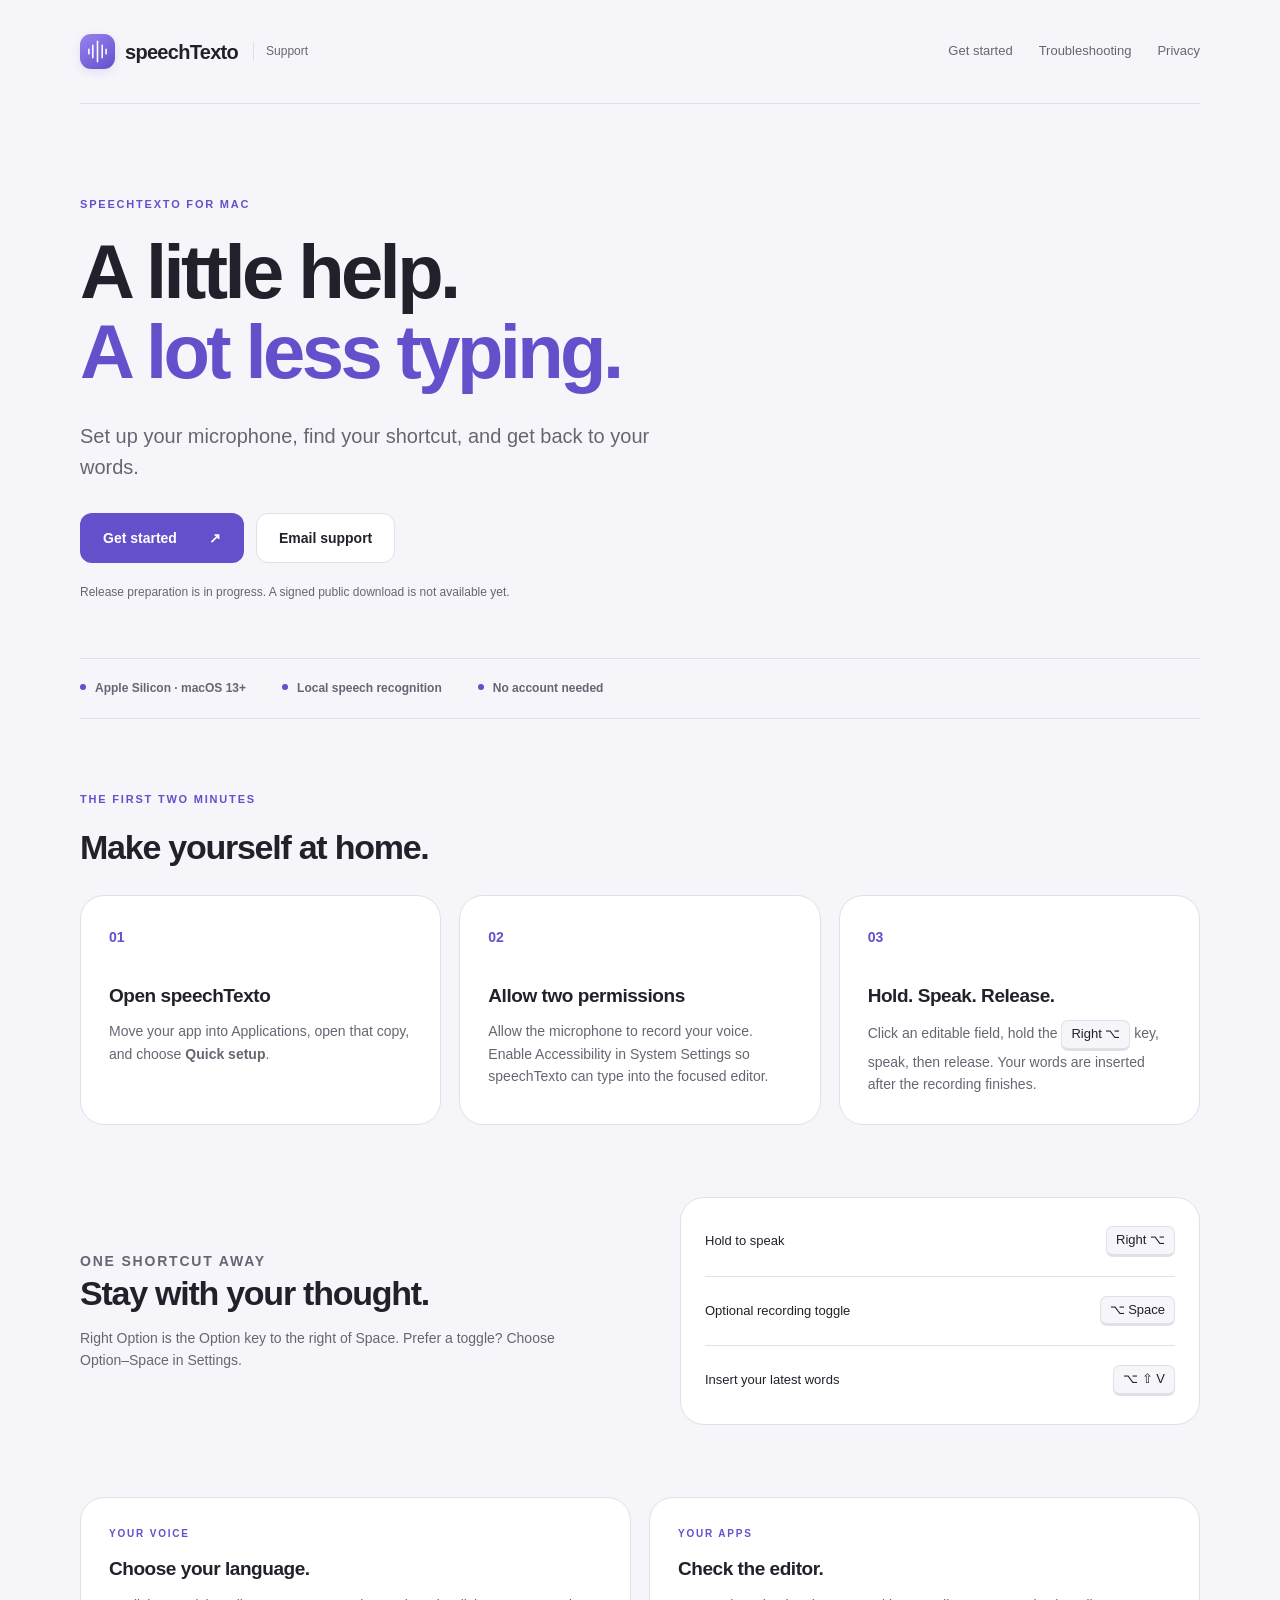
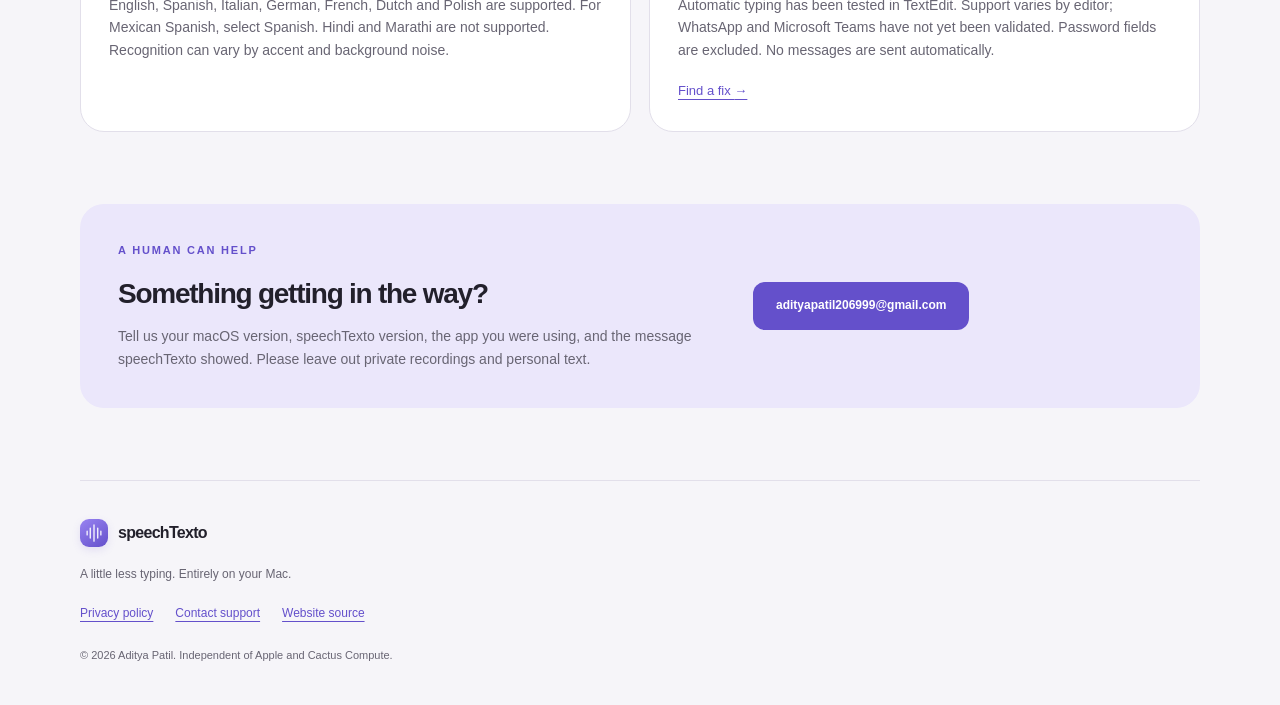
==== index.html @ 4fb161de "Publish speechTexto support, setup and privacy pages" ====
<!doctype html>
<html lang="en"><head><meta charset="utf-8"><meta name="viewport" content="width=device-width, initial-scale=1"><title>Support · speechTexto</title><meta name="description" content="Get started with speechTexto, the local dictation app for Mac. Setup, keyboard shortcuts, troubleshooting and privacy."><meta name="color-scheme" content="light dark"><meta name="referrer" content="strict-origin-when-cross-origin"><link rel="canonical" href="https://adiityaa7.github.io/speechtexto-support/"><link rel="stylesheet" href="styles.css"></head><body>
<a class="skip" href="#main">Skip to content</a><header><a class="brand" href="./"><span class="mark" aria-hidden="true"><svg viewBox="0 0 32 32"><path d="M5 13v6m5-11v16m6-21v26m6-21v16m5-11v6"/></svg></span>speechTexto <span class="support-label">Support</span></a><nav aria-label="Main navigation"><a href="./#get-started">Get started</a><a href="help.html">Troubleshooting</a><a href="privacy.html">Privacy</a></nav></header>
<main id="main">
<section class="hero"><p class="eyebrow">SPEECHTEXTO FOR MAC</p><h1>A little help.<br><span>A lot less typing.</span></h1><p class="lead">Set up your microphone, find your shortcut, and get back to your words.</p><div class="actions"><a class="button" href="#get-started">Get started <span aria-hidden="true">↗</span></a><a class="button secondary" href="mailto:adityapatil206999@gmail.com">Email support</a></div><p class="availability">Release preparation is in progress. A signed public download is not available yet.</p></section>
<div class="facts"><span>Apple Silicon · macOS 13+</span><span>Local speech recognition</span><span>No account needed</span></div>
<section id="get-started" class="section"><p class="eyebrow">THE FIRST TWO MINUTES</p><h2>Make yourself at home.</h2><div class="steps"><article><span class="number">01</span><h3>Open speechTexto</h3><p>Move your app into Applications, open that copy, and choose <strong>Quick setup</strong>.</p></article><article><span class="number">02</span><h3>Allow two permissions</h3><p>Allow the microphone to record your voice. Enable Accessibility in System Settings so speechTexto can type into the focused editor.</p></article><article><span class="number">03</span><h3>Hold. Speak. Release.</h3><p>Click an editable field, hold the <kbd>Right ⌥</kbd> key, speak, then release. Your words are inserted after the recording finishes.</p></article></div></section>
<section class="section split"><div><p class="eyebrow">ONE SHORTCUT AWAY</p><h2>Stay with your thought.</h2><p>Right Option is the Option key to the right of Space. Prefer a toggle? Choose Option–Space in Settings.</p></div><div class="shortcut-list"><div><span>Hold to speak</span><kbd>Right ⌥</kbd></div><div><span>Optional recording toggle</span><kbd>⌥ Space</kbd></div><div><span>Insert your latest words</span><kbd>⌥ ⇧ V</kbd></div></div></section>
<section class="section"><div class="cards"><article><p class="eyebrow">YOUR VOICE</p><h3>Choose your language.</h3><p>English, Spanish, Italian, German, French, Dutch and Polish are supported. For Mexican Spanish, select Spanish. Hindi and Marathi are not supported. Recognition can vary by accent and background noise.</p></article><article><p class="eyebrow">YOUR APPS</p><h3>Check the editor.</h3><p>Automatic typing has been tested in TextEdit. Support varies by editor; WhatsApp and Microsoft Teams have not yet been validated. Password fields are excluded. No messages are sent automatically.</p><a href="help.html">Find a fix <span aria-hidden="true">→</span></a></article></div></section>
<section class="contact"><div><p class="eyebrow">A HUMAN CAN HELP</p><h2>Something getting in the way?</h2><p>Tell us your macOS version, speechTexto version, the app you were using, and the message speechTexto showed. Please leave out private recordings and personal text.</p></div><a class="button" href="mailto:adityapatil206999@gmail.com">adityapatil206999@gmail.com</a></section></main><footer><a class="brand" href="./"><span class="mark" aria-hidden="true"><svg viewBox="0 0 32 32"><path d="M5 13v6m5-11v16m6-21v26m6-21v16m5-11v6"/></svg></span>speechTexto</a><p>A little less typing. Entirely on your Mac.</p><div><a href="privacy.html">Privacy policy</a><a href="mailto:adityapatil206999@gmail.com">Contact support</a><a href="https://github.com/Adiityaa7/speechtexto-support">Website source</a></div><small>© 2026 Aditya Patil. Independent of Apple and Cactus Compute.</small></footer></body></html>
---- styles.css ----
@charset "UTF-8";
:root{color-scheme:light dark;--bg:#f6f5f9;--surface:#fff;--text:#22202b;--muted:#686573;--line:#e2dfea;--accent:#6450cb;--tint:#ebe7fb;--radius:24px;font-family:-apple-system,BlinkMacSystemFont,"Segoe UI",sans-serif}
*{box-sizing:border-box}html{scroll-behavior:smooth;scroll-padding-top:100px}body{margin:0;background:var(--bg);color:var(--text);line-height:1.6;-webkit-font-smoothing:antialiased}a{color:var(--accent);text-underline-offset:4px}a:hover{text-decoration-thickness:2px}a:focus-visible,button:focus-visible{outline:3px solid var(--accent);outline-offset:6px;border-radius:5px}.skip{position:absolute;top:-100px;left:20px;padding:10px 18px;background:var(--surface);z-index:5}.skip:focus{top:8px}header,main,footer{width:min(1120px,calc(100% - 80px));margin:auto}header{display:flex;align-items:center;justify-content:space-between;gap:28px;min-height:104px;border-bottom:1px solid var(--line)}.brand{display:inline-flex;align-items:center;gap:10px;color:var(--text);font-size:20px;font-weight:650;letter-spacing:-.7px;text-decoration:none;white-space:nowrap}.mark{display:inline-flex;align-items:center;justify-content:center;width:35px;height:35px;border-radius:11px;background:linear-gradient(145deg,#9883f1,#6450cb);box-shadow:0 3px 8px #6651cc22}.mark svg{width:25px;height:25px;fill:none;stroke:white;stroke-width:2;stroke-linecap:round}.support-label{font-size:12px;letter-spacing:0;color:var(--muted);font-weight:500;border-left:1px solid var(--line);padding-left:12px;margin-left:5px}nav{display:flex;gap:26px;font-size:13px;font-weight:500}nav a{color:var(--muted);text-decoration:none}nav a:hover{color:var(--text)}.hero{padding:92px 0 56px;max-width:870px}.eyebrow{font-size:11px;font-weight:700;letter-spacing:1.8px;color:var(--accent);margin:0 0 18px}h1,h2,h3,p{margin-top:0}h1{font-size:clamp(43px,6.5vw,76px);letter-spacing:-3.6px;font-weight:650;line-height:1.06;margin-bottom:28px}h1 span{color:var(--accent)}.lead{font-size:20px;line-height:1.55;color:var(--muted);max-width:630px;margin-bottom:30px}.actions{display:flex;flex-wrap:wrap;gap:12px}.button{display:inline-flex;justify-content:center;align-items:center;gap:32px;background:var(--accent);color:#fff;font-size:14px;font-weight:600;text-decoration:none;padding:13px 22px;border-radius:12px;border:1px solid transparent;min-height:48px}.button:hover{filter:brightness(1.07);text-decoration:none}.button.secondary{color:var(--text);background:var(--surface);border-color:var(--line)}.availability{color:var(--muted);font-size:12px;margin:20px 0 0;max-width:580px}.facts{display:flex;flex-wrap:wrap;gap:14px 36px;padding:20px 0;border-top:1px solid var(--line);border-bottom:1px solid var(--line);font-size:12px;font-weight:550;color:var(--muted)}.facts span:before{content:"";display:inline-block;width:6px;height:6px;border-radius:50%;background:var(--accent);margin-right:9px;vertical-align:2px}.section{padding-top:72px}h2{font-size:34px;letter-spacing:-1.25px;font-weight:650;line-height:1.18;margin-bottom:28px}h3{font-size:19px;letter-spacing:-.45px;line-height:1.3;font-weight:650;margin-bottom:12px}.steps{display:grid;grid-template-columns:repeat(3,1fr);gap:18px}.steps article,.cards article{background:var(--surface);border:1px solid var(--line);border-radius:var(--radius);padding:28px}.steps p,.cards p,.split p{color:var(--muted);font-size:14px;margin-bottom:0}.number{display:inline-block;margin-bottom:35px;color:var(--accent);font-size:14px;font-weight:650}.split{display:grid;grid-template-columns:1fr 1fr;gap:80px;align-items:center}.split h2{margin-bottom:14px}.shortcut-list{padding:9px 24px;border:1px solid var(--line);border-radius:var(--radius);background:var(--surface)}.shortcut-list div{display:flex;align-items:center;justify-content:space-between;gap:20px;padding:19px 0;font-size:13px}.shortcut-list div+div{border-top:1px solid var(--line)}kbd{white-space:nowrap;display:inline-block;background:var(--bg);border:1px solid var(--line);border-bottom-width:3px;border-radius:7px;padding:3px 9px;font:inherit;font-size:13px;color:var(--text)}.cards{display:grid;grid-template-columns:1fr 1fr;gap:18px}.cards a{display:inline-block;font-size:13px;margin-top:20px}.cards .eyebrow{margin-bottom:15px;color:var(--accent);font-size:10px}.contact{margin:72px 0;padding:38px;background:var(--tint);border-radius:var(--radius);display:flex;align-items:center;gap:45px}.contact>div{max-width:590px}.contact h2{font-size:28px;margin-bottom:15px}.contact p:last-child{font-size:14px;color:var(--muted);margin-bottom:0}.contact .button{font-size:12px;overflow-wrap:anywhere;flex-shrink:0;gap:0}.compact{padding-bottom:30px}.article{max-width:760px;padding-bottom:65px}.article h2{font-size:25px;margin-top:38px;margin-bottom:14px;letter-spacing:-.7px}.article p,.article li{font-size:16px;color:var(--muted)}.article strong{color:var(--text);font-weight:600}.article ol{padding-left:22px}.article li{padding-left:8px;margin-bottom:12px}.note{background:var(--tint);padding:24px;border-radius:18px;margin-top:36px}.note p{margin:8px 0 0}.note a{overflow-wrap:anywhere}footer{padding:38px 0 40px;border-top:1px solid var(--line)}footer .brand{font-size:16px}footer .mark{width:28px;height:28px;border-radius:9px}footer .mark svg{width:20px;height:20px}footer p{font-size:12px;color:var(--muted);margin:14px 0 20px}footer>div{display:flex;gap:22px;font-size:12px}footer small{display:block;font-size:11px;color:var(--muted);margin-top:24px}
@media(prefers-color-scheme:dark){:root{--bg:#18171d;--surface:#222128;--text:#f3f0f8;--muted:#b4afc0;--line:#383440;--accent:#b5a2ff;--tint:#2d263e}.button{background:#7459d5;color:#fff}.button.secondary{color:var(--text);background:var(--surface)}}
@media(max-width:800px){header,main,footer{width:calc(100% - 40px)}header{align-items:flex-start;flex-direction:column;gap:18px;padding:22px 0}nav{gap:22px}.hero{padding:55px 0 38px}h1{letter-spacing:-2px}.lead{font-size:18px}.steps{grid-template-columns:1fr}.steps article{padding:25px}.number{margin-bottom:18px}.section{padding-top:48px}.split,.cards{grid-template-columns:1fr;gap:24px}.contact{margin:48px 0;padding:28px;align-items:flex-start;flex-direction:column;gap:24px}.contact .button{max-width:100%}.facts{gap:12px 24px}h2{font-size:29px}.article h2{font-size:24px}footer>div{flex-wrap:wrap;gap:12px 22px}}
@media(prefers-reduced-motion:reduce){html{scroll-behavior:auto}}
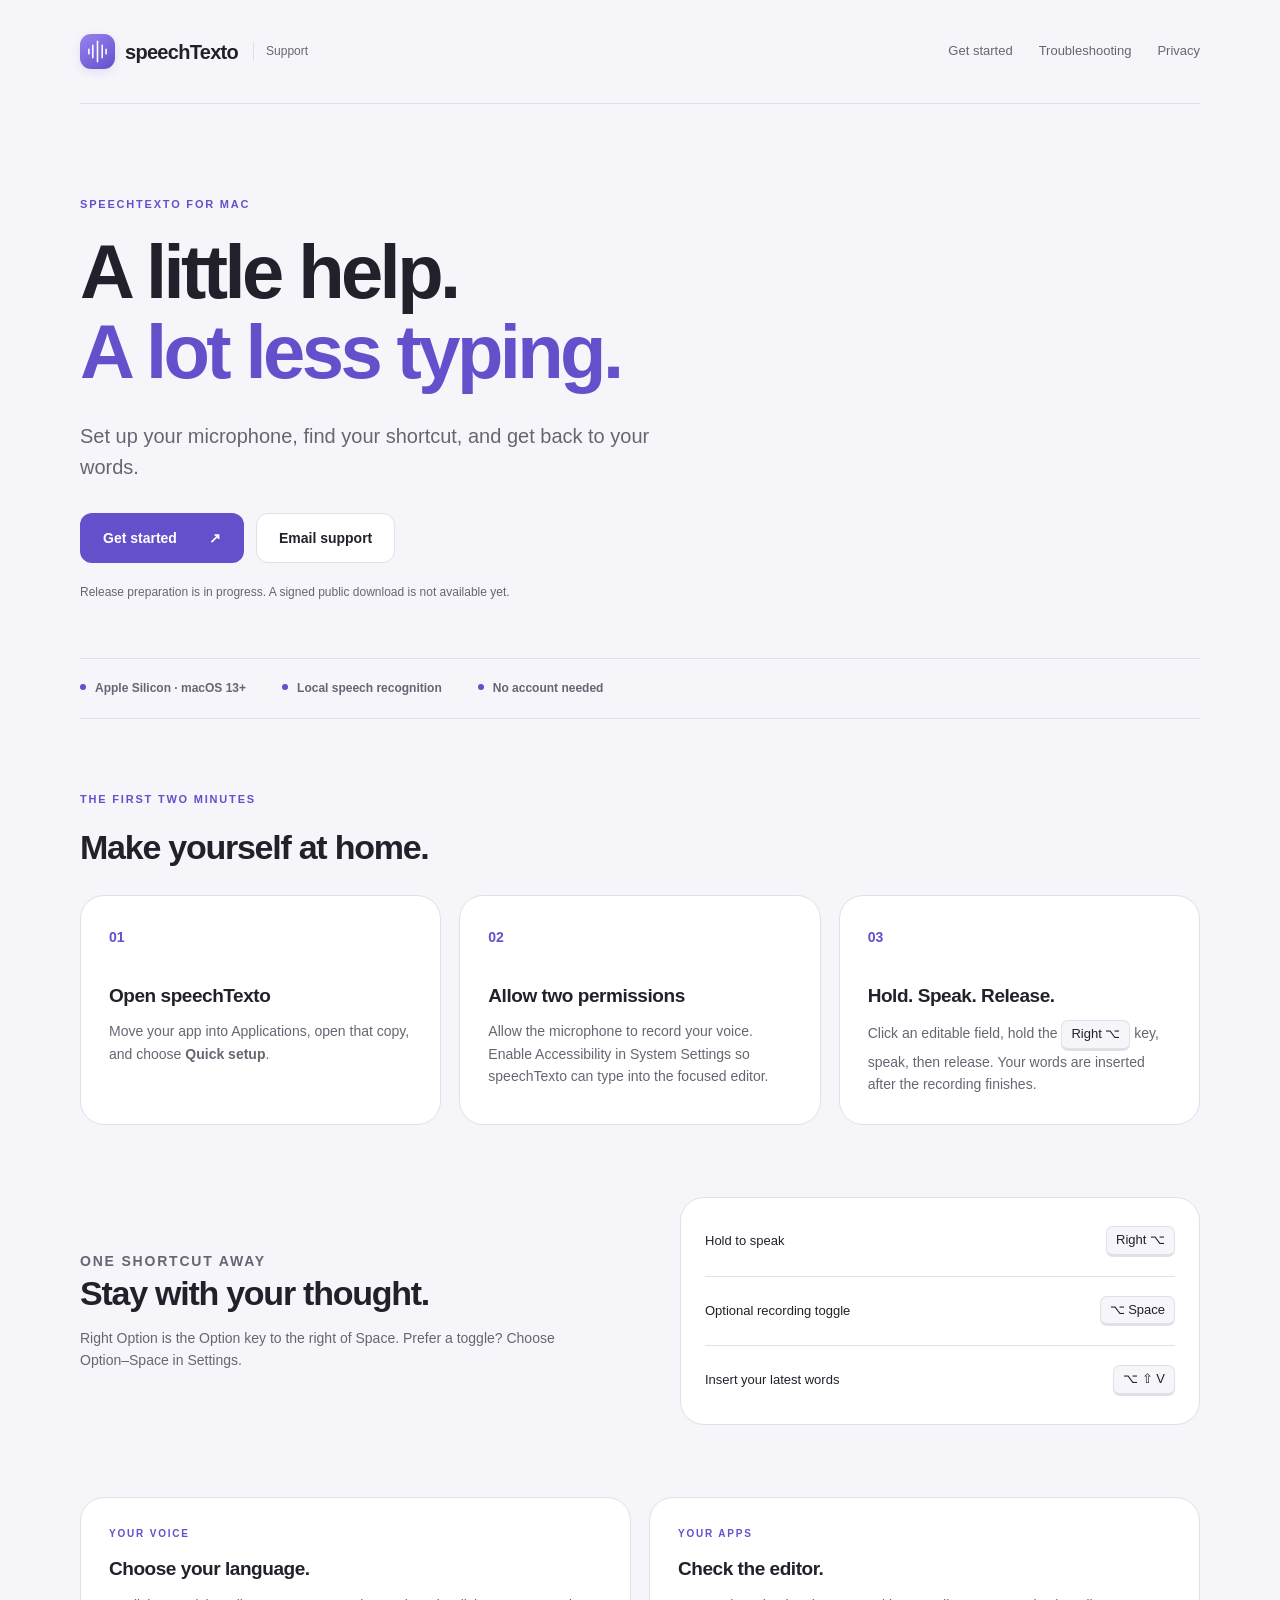
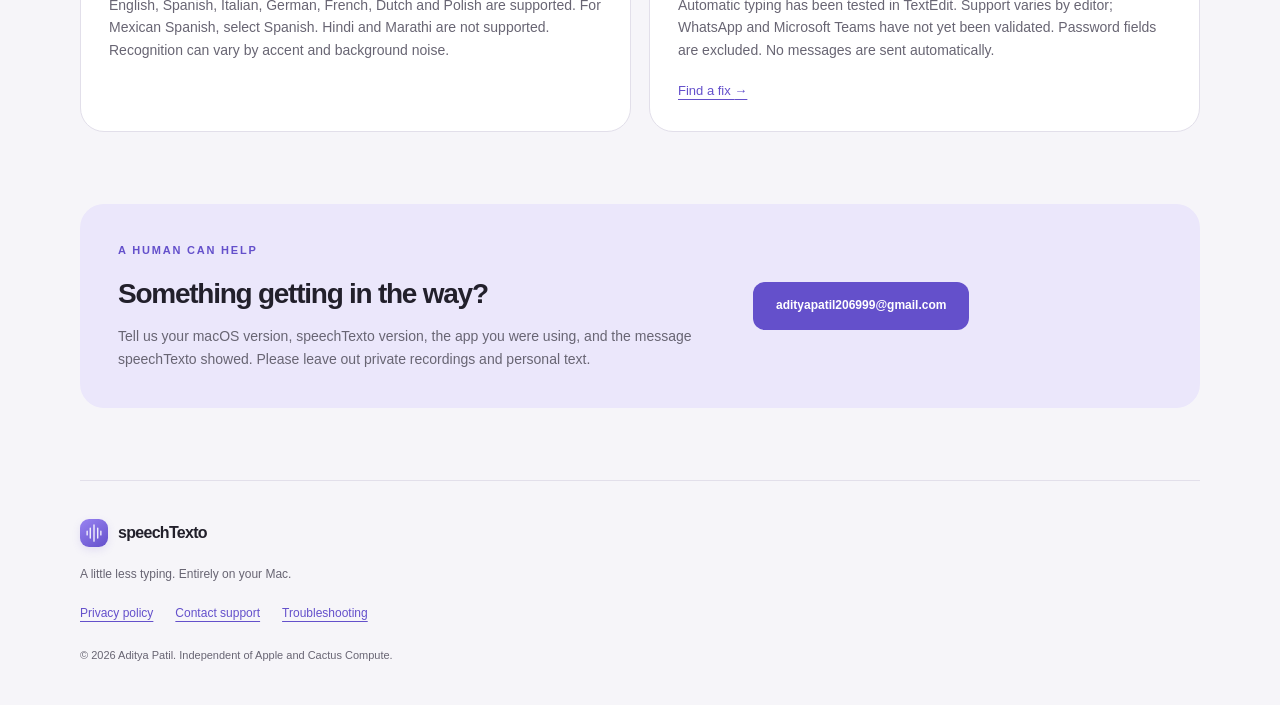
==== commit 03e8d279: "Keep website source private and move public support hosting to Sites" ====
--- a/index.html
+++ b/index.html
@@ -1,5 +1,5 @@
 <!doctype html>
-<html lang="en"><head><meta charset="utf-8"><meta name="viewport" content="width=device-width, initial-scale=1"><title>Support · speechTexto</title><meta name="description" content="Get started with speechTexto, the local dictation app for Mac. Setup, keyboard shortcuts, troubleshooting and privacy."><meta name="color-scheme" content="light dark"><meta name="referrer" content="strict-origin-when-cross-origin"><link rel="canonical" href="https://adiityaa7.github.io/speechtexto-support/"><link rel="stylesheet" href="styles.css"></head><body>
+<html lang="en"><head><meta charset="utf-8"><meta name="viewport" content="width=device-width, initial-scale=1"><title>Support · speechTexto</title><meta name="description" content="Get started with speechTexto, the local dictation app for Mac. Setup, keyboard shortcuts, troubleshooting and privacy."><meta name="color-scheme" content="light dark"><meta name="referrer" content="strict-origin-when-cross-origin"><link rel="canonical" href="https://speechtexto-support.adityaa7.chatgpt.site/"><link rel="stylesheet" href="styles.css"></head><body>
 <a class="skip" href="#main">Skip to content</a><header><a class="brand" href="./"><span class="mark" aria-hidden="true"><svg viewBox="0 0 32 32"><path d="M5 13v6m5-11v16m6-21v26m6-21v16m5-11v6"/></svg></span>speechTexto <span class="support-label">Support</span></a><nav aria-label="Main navigation"><a href="./#get-started">Get started</a><a href="help.html">Troubleshooting</a><a href="privacy.html">Privacy</a></nav></header>
 <main id="main">
 <section class="hero"><p class="eyebrow">SPEECHTEXTO FOR MAC</p><h1>A little help.<br><span>A lot less typing.</span></h1><p class="lead">Set up your microphone, find your shortcut, and get back to your words.</p><div class="actions"><a class="button" href="#get-started">Get started <span aria-hidden="true">↗</span></a><a class="button secondary" href="mailto:adityapatil206999@gmail.com">Email support</a></div><p class="availability">Release preparation is in progress. A signed public download is not available yet.</p></section>
@@ -7,4 +7,4 @@
 <section id="get-started" class="section"><p class="eyebrow">THE FIRST TWO MINUTES</p><h2>Make yourself at home.</h2><div class="steps"><article><span class="number">01</span><h3>Open speechTexto</h3><p>Move your app into Applications, open that copy, and choose <strong>Quick setup</strong>.</p></article><article><span class="number">02</span><h3>Allow two permissions</h3><p>Allow the microphone to record your voice. Enable Accessibility in System Settings so speechTexto can type into the focused editor.</p></article><article><span class="number">03</span><h3>Hold. Speak. Release.</h3><p>Click an editable field, hold the <kbd>Right ⌥</kbd> key, speak, then release. Your words are inserted after the recording finishes.</p></article></div></section>
 <section class="section split"><div><p class="eyebrow">ONE SHORTCUT AWAY</p><h2>Stay with your thought.</h2><p>Right Option is the Option key to the right of Space. Prefer a toggle? Choose Option–Space in Settings.</p></div><div class="shortcut-list"><div><span>Hold to speak</span><kbd>Right ⌥</kbd></div><div><span>Optional recording toggle</span><kbd>⌥ Space</kbd></div><div><span>Insert your latest words</span><kbd>⌥ ⇧ V</kbd></div></div></section>
 <section class="section"><div class="cards"><article><p class="eyebrow">YOUR VOICE</p><h3>Choose your language.</h3><p>English, Spanish, Italian, German, French, Dutch and Polish are supported. For Mexican Spanish, select Spanish. Hindi and Marathi are not supported. Recognition can vary by accent and background noise.</p></article><article><p class="eyebrow">YOUR APPS</p><h3>Check the editor.</h3><p>Automatic typing has been tested in TextEdit. Support varies by editor; WhatsApp and Microsoft Teams have not yet been validated. Password fields are excluded. No messages are sent automatically.</p><a href="help.html">Find a fix <span aria-hidden="true">→</span></a></article></div></section>
-<section class="contact"><div><p class="eyebrow">A HUMAN CAN HELP</p><h2>Something getting in the way?</h2><p>Tell us your macOS version, speechTexto version, the app you were using, and the message speechTexto showed. Please leave out private recordings and personal text.</p></div><a class="button" href="mailto:adityapatil206999@gmail.com">adityapatil206999@gmail.com</a></section></main><footer><a class="brand" href="./"><span class="mark" aria-hidden="true"><svg viewBox="0 0 32 32"><path d="M5 13v6m5-11v16m6-21v26m6-21v16m5-11v6"/></svg></span>speechTexto</a><p>A little less typing. Entirely on your Mac.</p><div><a href="privacy.html">Privacy policy</a><a href="mailto:adityapatil206999@gmail.com">Contact support</a><a href="https://github.com/Adiityaa7/speechtexto-support">Website source</a></div><small>© 2026 Aditya Patil. Independent of Apple and Cactus Compute.</small></footer></body></html>+<section class="contact"><div><p class="eyebrow">A HUMAN CAN HELP</p><h2>Something getting in the way?</h2><p>Tell us your macOS version, speechTexto version, the app you were using, and the message speechTexto showed. Please leave out private recordings and personal text.</p></div><a class="button" href="mailto:adityapatil206999@gmail.com">adityapatil206999@gmail.com</a></section></main><footer><a class="brand" href="./"><span class="mark" aria-hidden="true"><svg viewBox="0 0 32 32"><path d="M5 13v6m5-11v16m6-21v26m6-21v16m5-11v6"/></svg></span>speechTexto</a><p>A little less typing. Entirely on your Mac.</p><div><a href="privacy.html">Privacy policy</a><a href="mailto:adityapatil206999@gmail.com">Contact support</a><a href="help.html">Troubleshooting</a></div><small>© 2026 Aditya Patil. Independent of Apple and Cactus Compute.</small></footer></body></html>
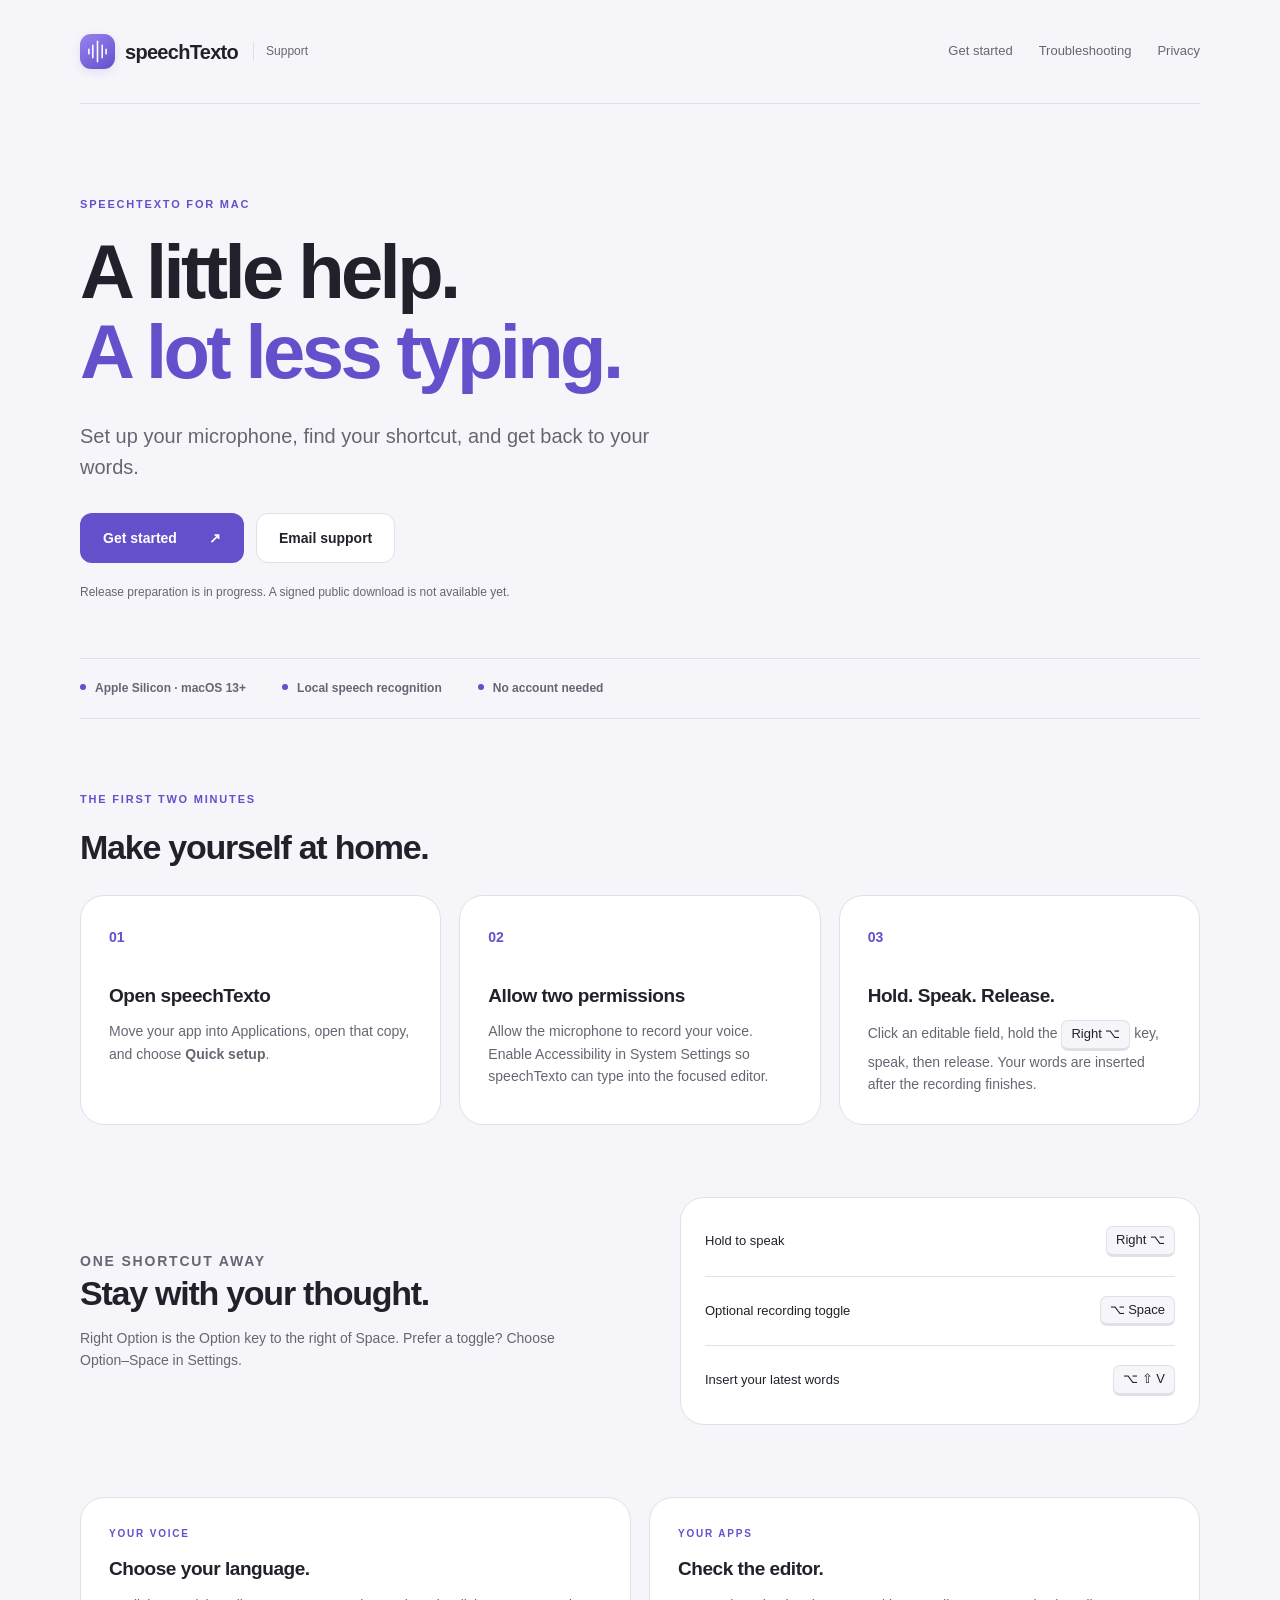
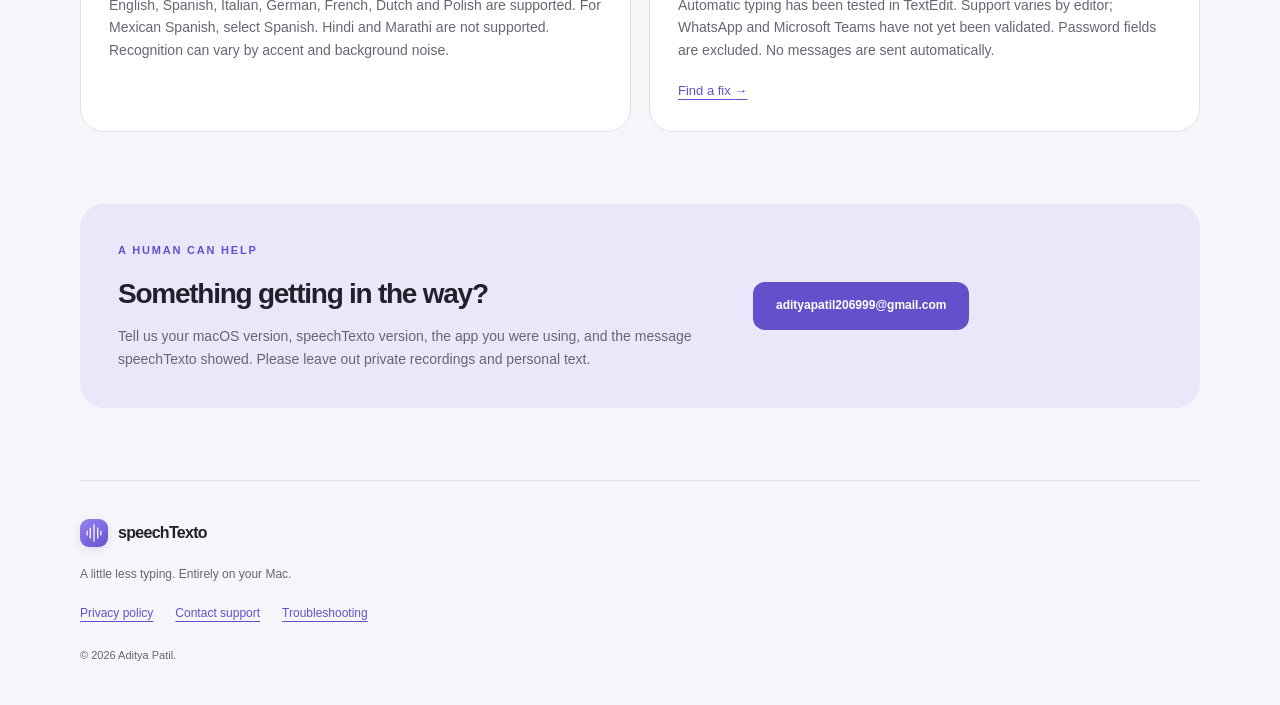
==== commit 913d6882: "Restore GitHub Pages links and simplify speechTexto website branding" ====
--- a/index.html
+++ b/index.html
@@ -1,5 +1,5 @@
 <!doctype html>
-<html lang="en"><head><meta charset="utf-8"><meta name="viewport" content="width=device-width, initial-scale=1"><title>Support · speechTexto</title><meta name="description" content="Get started with speechTexto, the local dictation app for Mac. Setup, keyboard shortcuts, troubleshooting and privacy."><meta name="color-scheme" content="light dark"><meta name="referrer" content="strict-origin-when-cross-origin"><link rel="canonical" href="https://speechtexto-support.adityaa7.chatgpt.site/"><link rel="stylesheet" href="styles.css"></head><body>
+<html lang="en"><head><meta charset="utf-8"><meta name="viewport" content="width=device-width, initial-scale=1"><title>Support · speechTexto</title><meta name="description" content="Get started with speechTexto, the local dictation app for Mac. Setup, keyboard shortcuts, troubleshooting and privacy."><meta name="color-scheme" content="light dark"><meta name="referrer" content="strict-origin-when-cross-origin"><link rel="canonical" href="https://adiityaa7.github.io/speechtexto-support/"><link rel="stylesheet" href="styles.css"></head><body>
 <a class="skip" href="#main">Skip to content</a><header><a class="brand" href="./"><span class="mark" aria-hidden="true"><svg viewBox="0 0 32 32"><path d="M5 13v6m5-11v16m6-21v26m6-21v16m5-11v6"/></svg></span>speechTexto <span class="support-label">Support</span></a><nav aria-label="Main navigation"><a href="./#get-started">Get started</a><a href="help.html">Troubleshooting</a><a href="privacy.html">Privacy</a></nav></header>
 <main id="main">
 <section class="hero"><p class="eyebrow">SPEECHTEXTO FOR MAC</p><h1>A little help.<br><span>A lot less typing.</span></h1><p class="lead">Set up your microphone, find your shortcut, and get back to your words.</p><div class="actions"><a class="button" href="#get-started">Get started <span aria-hidden="true">↗</span></a><a class="button secondary" href="mailto:adityapatil206999@gmail.com">Email support</a></div><p class="availability">Release preparation is in progress. A signed public download is not available yet.</p></section>
@@ -7,4 +7,4 @@
 <section id="get-started" class="section"><p class="eyebrow">THE FIRST TWO MINUTES</p><h2>Make yourself at home.</h2><div class="steps"><article><span class="number">01</span><h3>Open speechTexto</h3><p>Move your app into Applications, open that copy, and choose <strong>Quick setup</strong>.</p></article><article><span class="number">02</span><h3>Allow two permissions</h3><p>Allow the microphone to record your voice. Enable Accessibility in System Settings so speechTexto can type into the focused editor.</p></article><article><span class="number">03</span><h3>Hold. Speak. Release.</h3><p>Click an editable field, hold the <kbd>Right ⌥</kbd> key, speak, then release. Your words are inserted after the recording finishes.</p></article></div></section>
 <section class="section split"><div><p class="eyebrow">ONE SHORTCUT AWAY</p><h2>Stay with your thought.</h2><p>Right Option is the Option key to the right of Space. Prefer a toggle? Choose Option–Space in Settings.</p></div><div class="shortcut-list"><div><span>Hold to speak</span><kbd>Right ⌥</kbd></div><div><span>Optional recording toggle</span><kbd>⌥ Space</kbd></div><div><span>Insert your latest words</span><kbd>⌥ ⇧ V</kbd></div></div></section>
 <section class="section"><div class="cards"><article><p class="eyebrow">YOUR VOICE</p><h3>Choose your language.</h3><p>English, Spanish, Italian, German, French, Dutch and Polish are supported. For Mexican Spanish, select Spanish. Hindi and Marathi are not supported. Recognition can vary by accent and background noise.</p></article><article><p class="eyebrow">YOUR APPS</p><h3>Check the editor.</h3><p>Automatic typing has been tested in TextEdit. Support varies by editor; WhatsApp and Microsoft Teams have not yet been validated. Password fields are excluded. No messages are sent automatically.</p><a href="help.html">Find a fix <span aria-hidden="true">→</span></a></article></div></section>
-<section class="contact"><div><p class="eyebrow">A HUMAN CAN HELP</p><h2>Something getting in the way?</h2><p>Tell us your macOS version, speechTexto version, the app you were using, and the message speechTexto showed. Please leave out private recordings and personal text.</p></div><a class="button" href="mailto:adityapatil206999@gmail.com">adityapatil206999@gmail.com</a></section></main><footer><a class="brand" href="./"><span class="mark" aria-hidden="true"><svg viewBox="0 0 32 32"><path d="M5 13v6m5-11v16m6-21v26m6-21v16m5-11v6"/></svg></span>speechTexto</a><p>A little less typing. Entirely on your Mac.</p><div><a href="privacy.html">Privacy policy</a><a href="mailto:adityapatil206999@gmail.com">Contact support</a><a href="help.html">Troubleshooting</a></div><small>© 2026 Aditya Patil. Independent of Apple and Cactus Compute.</small></footer></body></html>+<section class="contact"><div><p class="eyebrow">A HUMAN CAN HELP</p><h2>Something getting in the way?</h2><p>Tell us your macOS version, speechTexto version, the app you were using, and the message speechTexto showed. Please leave out private recordings and personal text.</p></div><a class="button" href="mailto:adityapatil206999@gmail.com">adityapatil206999@gmail.com</a></section></main><footer><a class="brand" href="./"><span class="mark" aria-hidden="true"><svg viewBox="0 0 32 32"><path d="M5 13v6m5-11v16m6-21v26m6-21v16m5-11v6"/></svg></span>speechTexto</a><p>A little less typing. Entirely on your Mac.</p><div><a href="privacy.html">Privacy policy</a><a href="mailto:adityapatil206999@gmail.com">Contact support</a><a href="help.html">Troubleshooting</a></div><small>© 2026 Aditya Patil.</small></footer></body></html>
